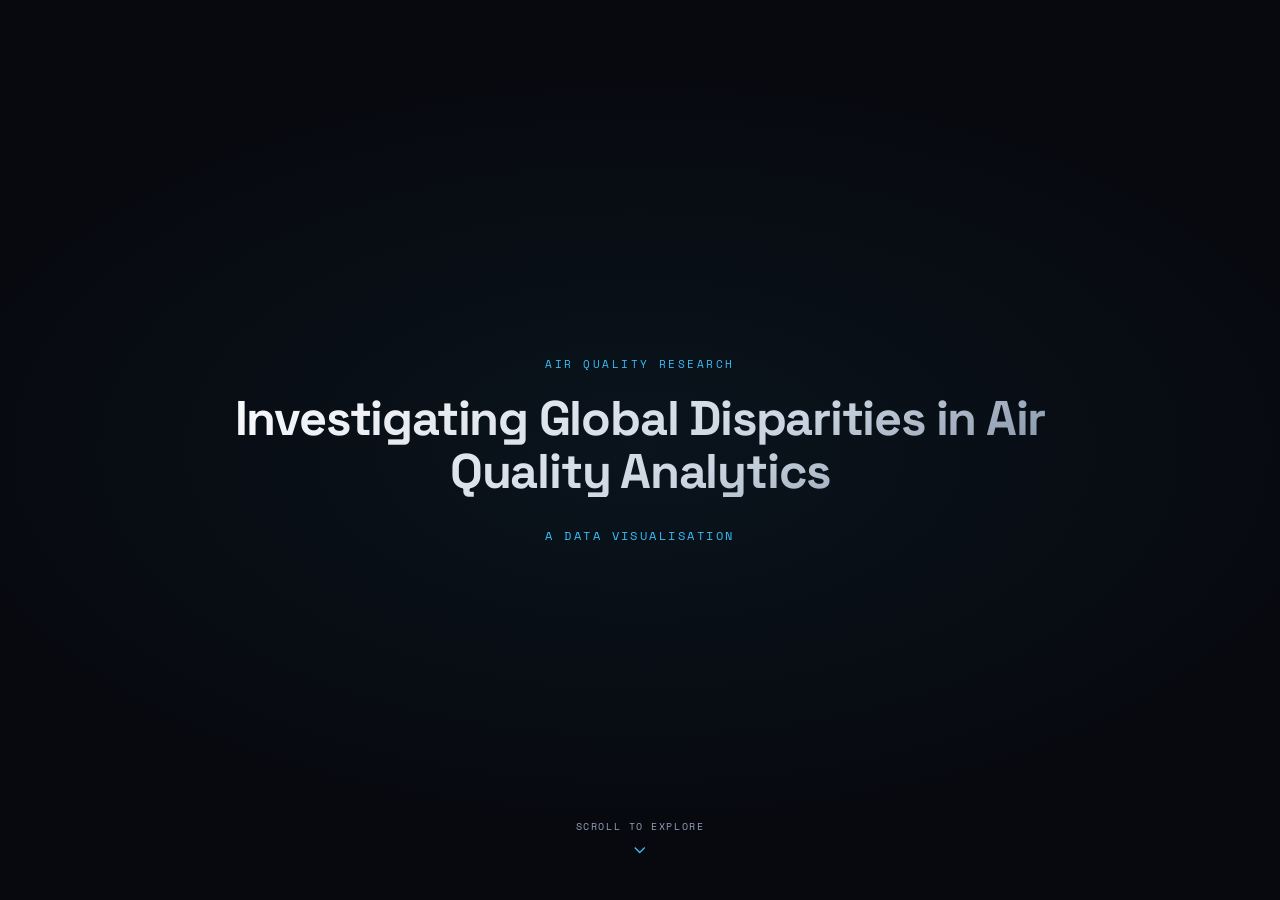
==== page1_landing/index.html @ a7954681 "Initial website additions" ====
<!DOCTYPE html>
<html lang="en">
<head>
    <meta charset="utf-8">
    <meta name="viewport" content="width=device-width, initial-scale=1">
    <link href="https://fonts.googleapis.com/css2?family=Space+Grotesk:wght@300;400;500;600;700&family=Space+Mono:wght@400;700&display=swap" rel="stylesheet">
    <style>
        :root {
            --bg:     #07090f;
            --text:   #e2e8f0;
            --accent: #38bdf8;
        }

        *, *::before, *::after { box-sizing: border-box; margin: 0; padding: 0; }

        body {
            width: 100vw; height: 100vh;
            background:
                radial-gradient(ellipse 80% 60% at 50% 50%, rgba(56,189,248,0.06) 0%, transparent 70%),
                var(--bg);
            font-family: 'Space Grotesk', sans-serif;
            color: var(--text);
            display: flex;
            flex-direction: column;
            align-items: center;
            justify-content: center;
            text-align: center;
            padding: 2rem;
            position: relative;
            overflow: hidden;
        }

        .section-label {
            font-family: 'Space Mono', monospace;
            font-size: 0.7rem;
            letter-spacing: 0.22em;
            text-transform: uppercase;
            color: var(--accent);
            margin-bottom: 1.25rem;
        }

        h1 {
            font-size: clamp(1.9rem, 3.8vw, 4.2rem);
            font-weight: 700;
            line-height: 1.08;
            letter-spacing: -0.025em;
            max-width: 960px;
            background: linear-gradient(150deg, #ffffff 0%, #cbd5e1 60%, #64748b 100%);
            -webkit-background-clip: text;
            -webkit-text-fill-color: transparent;
            background-clip: text;
        }

        .landing-sub {
            margin-top: 1.8rem;
            color: var(--accent);
            font-family: 'Space Mono', monospace;
            font-size: 0.78rem;
            letter-spacing: 0.2em;
            text-transform: uppercase;
        }

        .scroll-cue {
            position: absolute;
            bottom: 2.5rem;
            left: 50%;
            transform: translateX(-50%);
            display: flex;
            flex-direction: column;
            align-items: center;
            gap: 0.4rem;
            color: #94a3b8;
            font-family: 'Space Mono', monospace;
            font-size: 0.65rem;
            letter-spacing: 0.15em;
            text-transform: uppercase;
            animation: float 2.4s ease-in-out infinite;
        }

        .scroll-cue svg {
            width: 20px; height: 20px;
            stroke: var(--accent); fill: none; stroke-width: 1.5;
        }

        @keyframes float {
            0%, 100% { transform: translateX(-50%) translateY(0); opacity: 0.6; }
            50%       { transform: translateX(-50%) translateY(7px); opacity: 1; }
        }
    </style>
</head>
<body>
    <div class="section-label">Air Quality Research</div>
    <h1>Investigating Global Disparities in Air Quality Analytics</h1>
    <span class="landing-sub">A Data Visualisation</span>
    <div class="scroll-cue">
        <span>Scroll to explore</span>
        <svg viewBox="0 0 24 24"><polyline points="6 9 12 15 18 9"/></svg>
    </div>
    <script>
        document.addEventListener('wheel', (e) => {
            e.preventDefault();
            window.parent.postMessage({ fpScroll: e.deltaY > 0 ? 'down' : 'up' }, '*');
        }, { passive: false });
    </script>
</body>
</html>
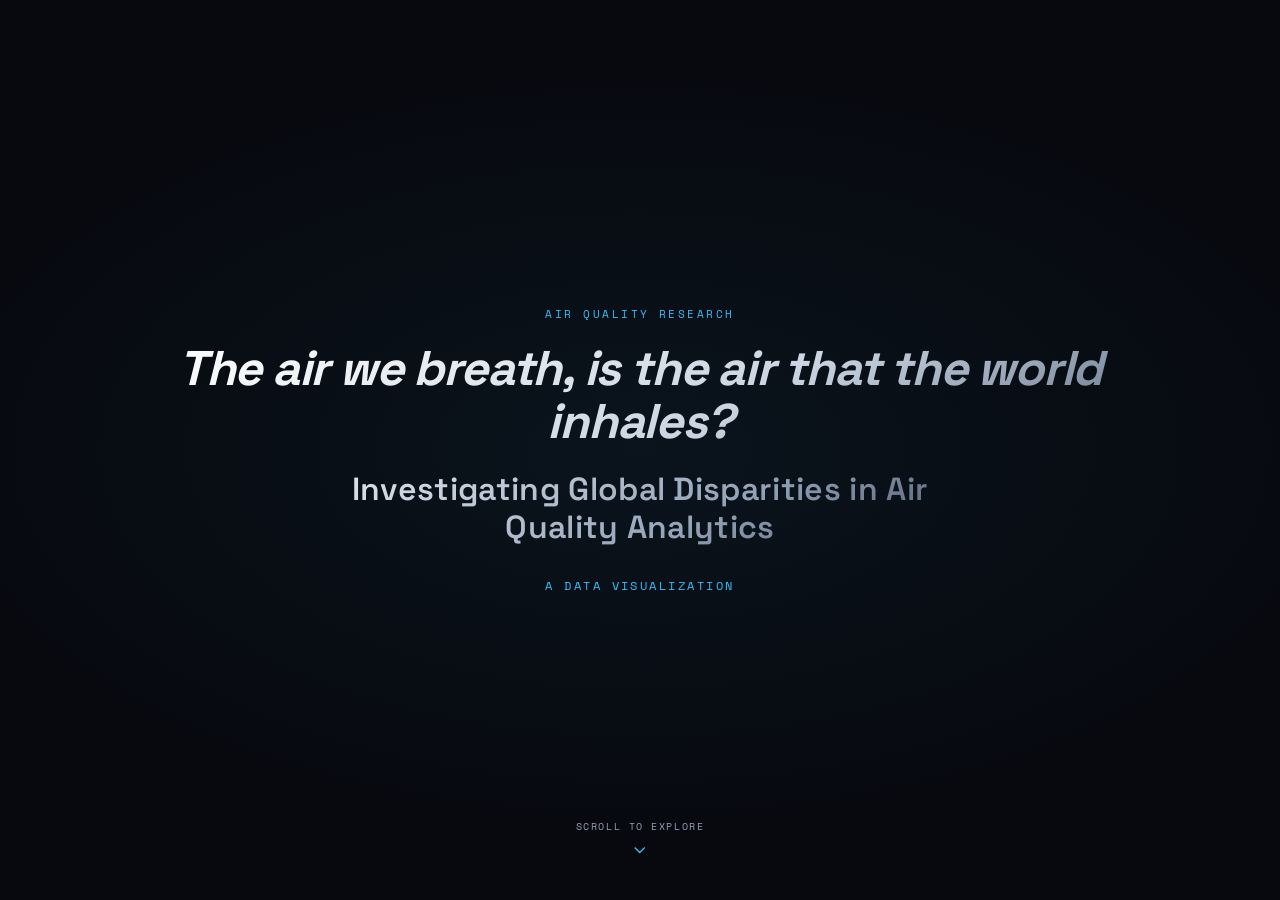
==== commit be91c05f: "Santiagos Part" ====
--- a/page1_landing/index.html
+++ b/page1_landing/index.html
@@ -45,10 +45,25 @@
             line-height: 1.08;
             letter-spacing: -0.025em;
             max-width: 960px;
+            font-style: italic; 
             background: linear-gradient(150deg, #ffffff 0%, #cbd5e1 60%, #64748b 100%);
             -webkit-background-clip: text;
             -webkit-text-fill-color: transparent;
             background-clip: text;
+            margin-bottom: 1.5rem;
+        }
+
+      h2 {
+            font-size: clamp(1rem, 2.5vw, 2.8rem);
+            font-weight: 600;
+            line-height: 1.18;
+            letter-spacing: -0.025em;
+            max-width: 650px;
+            background: linear-gradient(150deg, #e2e8f0 0%, #94a3b8 60%, #475569 100%);
+            -webkit-background-clip: text;
+            -webkit-text-fill-color: transparent;
+            background-clip: text;
+            letter-spacing: 0.01em
         }
 
         .landing-sub {
@@ -90,8 +105,9 @@
 </head>
 <body>
     <div class="section-label">Air Quality Research</div>
-    <h1>Investigating Global Disparities in Air Quality Analytics</h1>
-    <span class="landing-sub">A Data Visualisation</span>
+    <h1>The air we breath, is the air that the world inhales?</h1>
+    <h2>Investigating Global Disparities in Air Quality Analytics</h2>
+    <span class="landing-sub">A Data Visualization</span>
     <div class="scroll-cue">
         <span>Scroll to explore</span>
         <svg viewBox="0 0 24 24"><polyline points="6 9 12 15 18 9"/></svg>
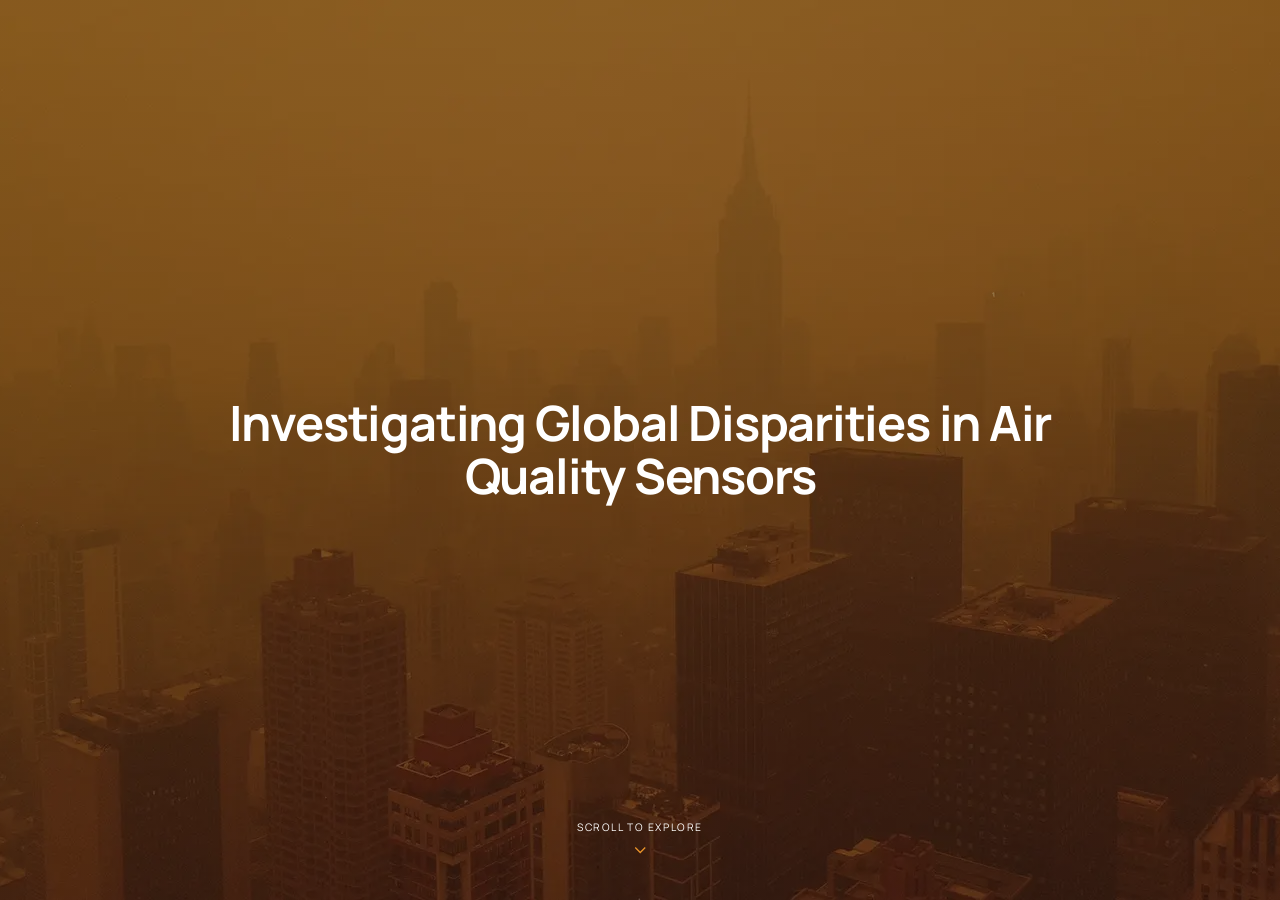
==== commit 20a9967f: "Merge pull request #3 from emilydugmore/main Mainly style changes, and adding Santi's stuff (hopeful" ====
--- a/page1_landing/index.html
+++ b/page1_landing/index.html
@@ -3,22 +3,13 @@
 <head>
     <meta charset="utf-8">
     <meta name="viewport" content="width=device-width, initial-scale=1">
-    <link href="https://fonts.googleapis.com/css2?family=Space+Grotesk:wght@300;400;500;600;700&family=Space+Mono:wght@400;700&display=swap" rel="stylesheet">
+    <link rel="stylesheet" href="../styles/global.css">
     <style>
-        :root {
-            --bg:     #07090f;
-            --text:   #e2e8f0;
-            --accent: #38bdf8;
-        }
-
-        *, *::before, *::after { box-sizing: border-box; margin: 0; padding: 0; }
-
         body {
             width: 100vw; height: 100vh;
             background:
-                radial-gradient(ellipse 80% 60% at 50% 50%, rgba(56,189,248,0.06) 0%, transparent 70%),
-                var(--bg);
-            font-family: 'Space Grotesk', sans-serif;
+                linear-gradient(rgba(7,9,15,0.45), rgba(7,9,15,0.45)),
+                url('../images/landing.webp') center/cover no-repeat;
             color: var(--text);
             display: flex;
             flex-direction: column;
@@ -30,49 +21,13 @@
             overflow: hidden;
         }
 
-        .section-label {
-            font-family: 'Space Mono', monospace;
-            font-size: 0.7rem;
-            letter-spacing: 0.22em;
-            text-transform: uppercase;
-            color: var(--accent);
-            margin-bottom: 1.25rem;
-        }
-
         h1 {
             font-size: clamp(1.9rem, 3.8vw, 4.2rem);
             font-weight: 700;
             line-height: 1.08;
             letter-spacing: -0.025em;
             max-width: 960px;
-            font-style: italic; 
-            background: linear-gradient(150deg, #ffffff 0%, #cbd5e1 60%, #64748b 100%);
-            -webkit-background-clip: text;
-            -webkit-text-fill-color: transparent;
-            background-clip: text;
-            margin-bottom: 1.5rem;
-        }
-
-      h2 {
-            font-size: clamp(1rem, 2.5vw, 2.8rem);
-            font-weight: 600;
-            line-height: 1.18;
-            letter-spacing: -0.025em;
-            max-width: 650px;
-            background: linear-gradient(150deg, #e2e8f0 0%, #94a3b8 60%, #475569 100%);
-            -webkit-background-clip: text;
-            -webkit-text-fill-color: transparent;
-            background-clip: text;
-            letter-spacing: 0.01em
-        }
-
-        .landing-sub {
-            margin-top: 1.8rem;
-            color: var(--accent);
-            font-family: 'Space Mono', monospace;
-            font-size: 0.78rem;
-            letter-spacing: 0.2em;
-            text-transform: uppercase;
+            color: #ffffff;
         }
 
         .scroll-cue {
@@ -84,8 +39,7 @@
             flex-direction: column;
             align-items: center;
             gap: 0.4rem;
-            color: #94a3b8;
-            font-family: 'Space Mono', monospace;
+            color: #ffffff;
             font-size: 0.65rem;
             letter-spacing: 0.15em;
             text-transform: uppercase;
@@ -104,10 +58,7 @@
     </style>
 </head>
 <body>
-    <div class="section-label">Air Quality Research</div>
-    <h1>The air we breath, is the air that the world inhales?</h1>
-    <h2>Investigating Global Disparities in Air Quality Analytics</h2>
-    <span class="landing-sub">A Data Visualization</span>
+    <h1>Investigating Global Disparities in Air Quality Sensors</h1>
     <div class="scroll-cue">
         <span>Scroll to explore</span>
         <svg viewBox="0 0 24 24"><polyline points="6 9 12 15 18 9"/></svg>
--- a/styles/global.css
+++ b/styles/global.css
@@ -0,0 +1,55 @@
+@import url('https://fonts.googleapis.com/css2?family=Manrope:wght@300;400;500;600;700;800&display=swap');
+
+:root {
+    --bg:         #07090f;
+    --bg-panel:   rgba(7, 9, 15, 0.93);
+    --text:       #e2e8f0;
+    --text-muted: #94a3b8;
+    --accent:     #eb9429;
+    --border:     rgba(255, 255, 255, 0.07);
+}
+
+*, *::before, *::after {
+    box-sizing: border-box;
+    margin: 0;
+    padding: 0;
+}
+
+html, body {
+    font-family: 'Manrope', sans-serif;
+}
+
+/* ── Top navbar ─────────────────────────────────────────────────── */
+#top-nav {
+    position: fixed;
+    top: 0;
+    left: 0;
+    width: 100%;
+    z-index: 1000;
+    display: flex;
+    justify-content: flex-end;
+    gap: 2.5rem;
+    padding: 1.1rem 2.5rem;
+    background: transparent;
+    pointer-events: none;
+}
+
+#top-nav a {
+    pointer-events: all;
+    color: #ffffff;
+    text-decoration: none;
+    font-size: 0.72rem;
+    letter-spacing: 0.12em;
+    text-transform: uppercase;
+    font-weight: 400;
+    transition: text-decoration 0.15s;
+}
+
+#top-nav a:hover {
+    text-decoration: underline;
+    text-underline-offset: 4px;
+}
+
+#top-nav a.active {
+    font-weight: 800;
+}
